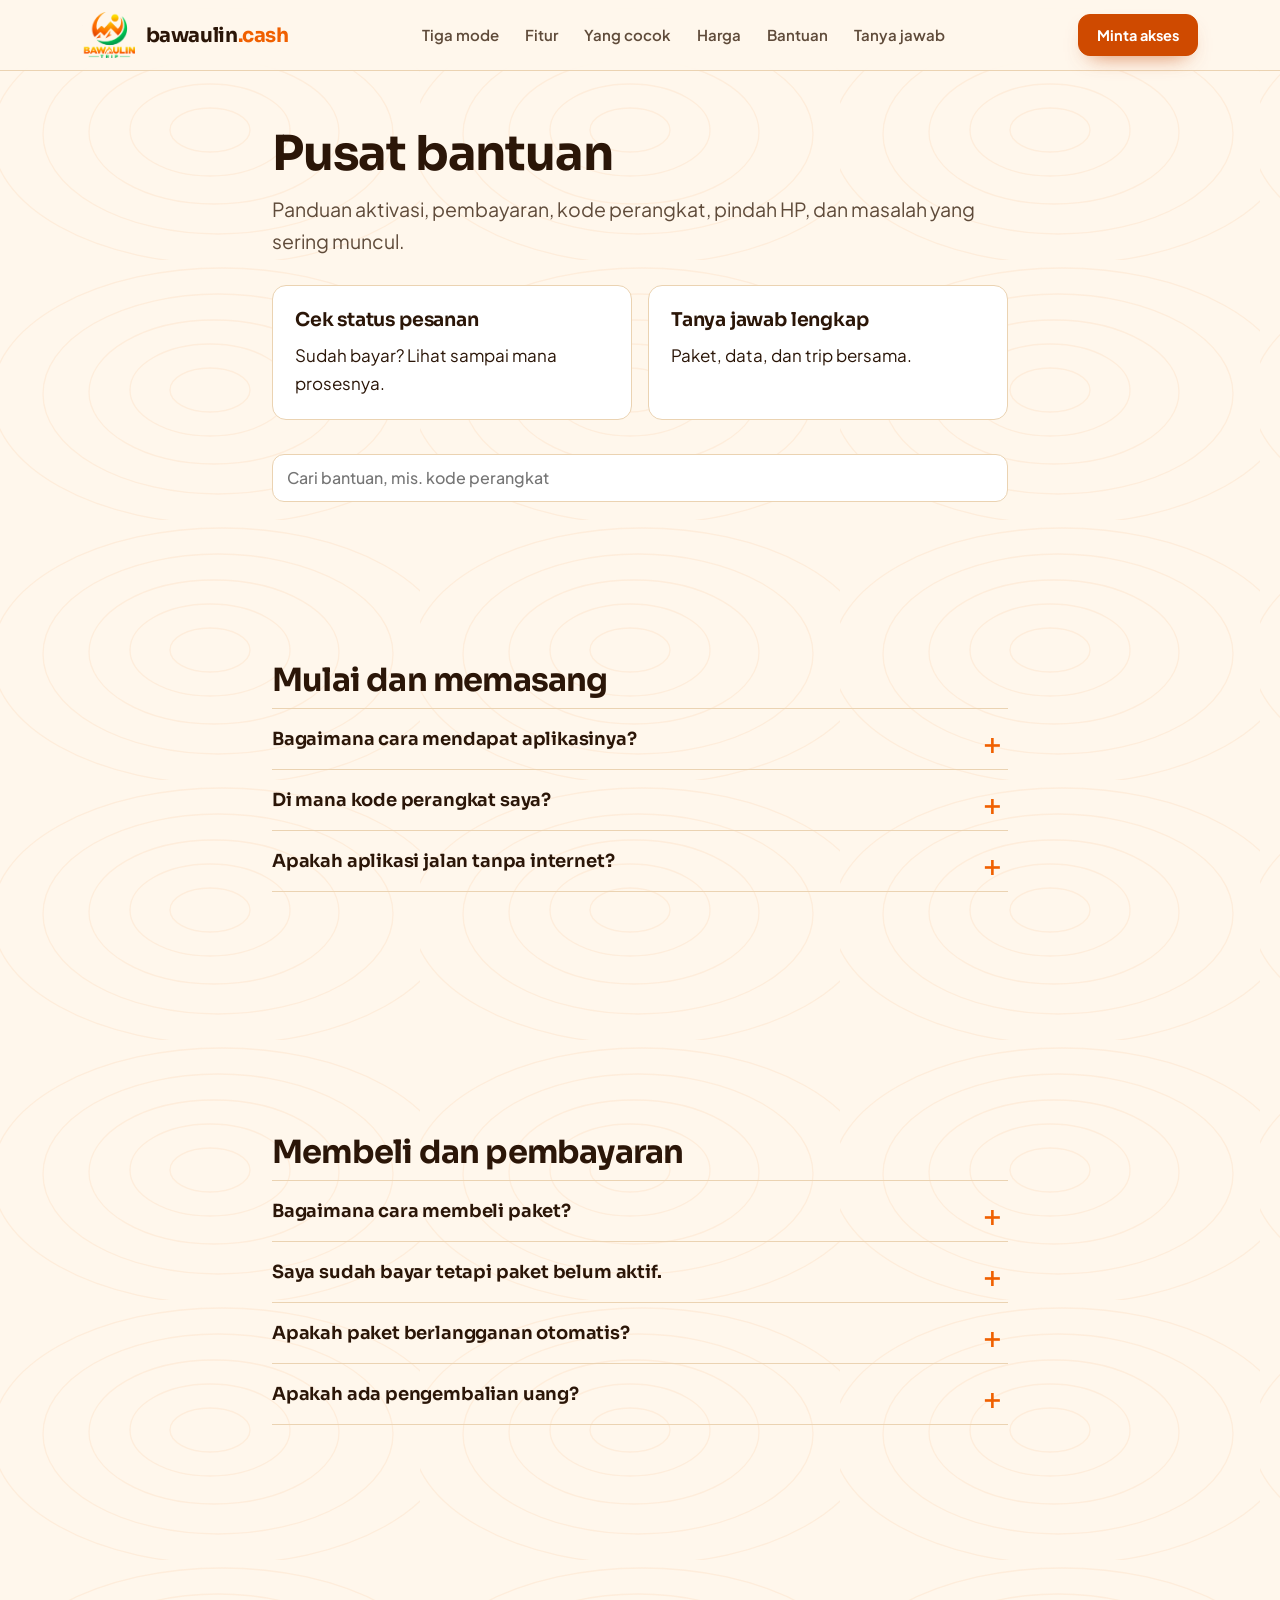
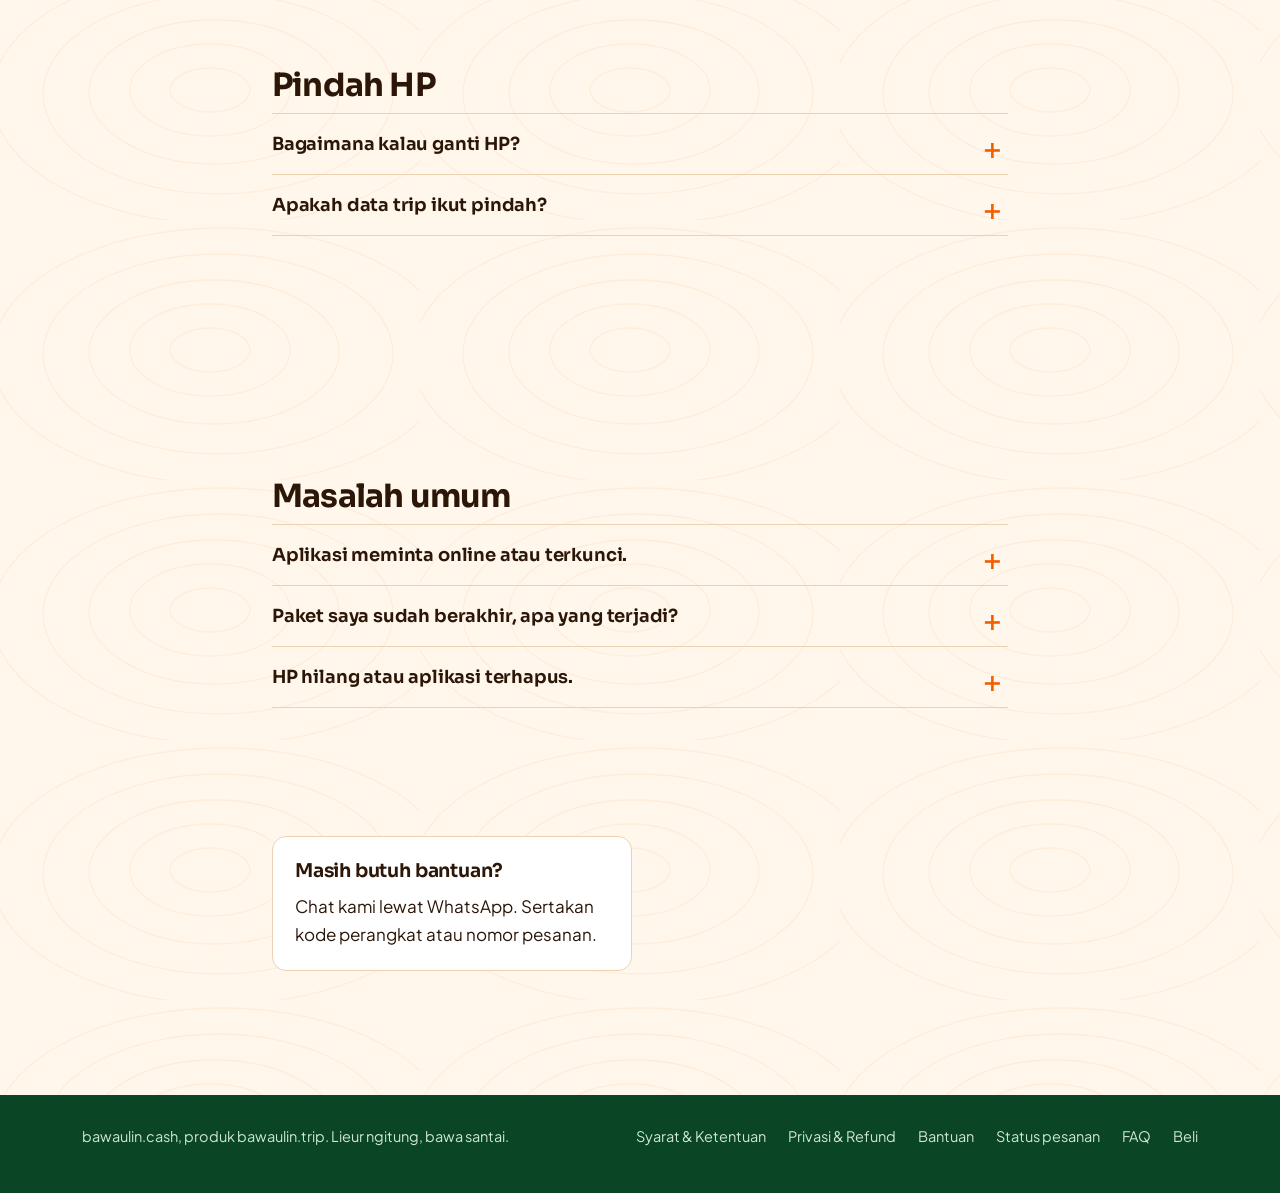
==== bantuan.html @ 36d97b04 "Add files via upload" ====
<!doctype html><html lang="id"><head><meta charset="utf-8"><meta name="viewport" content="width=device-width, initial-scale=1">
<meta name="theme-color" content="#FFF8EA"><title>Pusat bantuan | bawaulin.cash</title><meta name="description" content="Panduan aktivasi, pembayaran, kode perangkat, pindah HP, dan penyelesaian masalah bawaulin.cash.">
<meta property="og:title" content="Pusat bantuan | bawaulin.cash"><meta property="og:type" content="website"><link rel="icon" href="favicon.png" type="image/png">
<link rel="preconnect" href="https://fonts.googleapis.com"><link rel="preconnect" href="https://fonts.gstatic.com" crossorigin>
<link rel="stylesheet" href="https://fonts.googleapis.com/css2?family=Plus+Jakarta+Sans:wght@400;500;600;700&family=Sora:wght@600;700;800&display=swap">
<link rel="stylesheet" href="style.css"></head><body>
<header class="nav"><div class="w nv"><a class="brand" href="./"><img src="logo.png" alt="bawaulin.trip" width="53" height="46"><span>bawaulin<b>.cash</b></span></a>
<nav class="nl" aria-label="Utama"><a href="./#mode">Tiga mode</a><a href="./#fitur">Fitur</a><a href="./#pilih">Yang cocok</a><a href="./#harga">Harga</a><a href="bantuan.html">Bantuan</a><a href="faq.html">Tanya jawab</a></nav>
<a class="btn sun s" href="https://wa.me/6289618805100?text=Halo%20bawaulin.cash%2C%20saya%20mau%20minta%20akses%20aplikasinya.">Minta akses</a></div></header>
<main class="doc"><div class="w"><h1>Pusat bantuan</h1><p class="lead" style="margin-top:12px">Panduan aktivasi, pembayaran, kode perangkat, pindah HP, dan masalah yang sering muncul.</p><div class="cards2"><a class="card" href="status.html"><h3>Cek status pesanan</h3><p>Sudah bayar? Lihat sampai mana prosesnya.</p></a><a class="card" href="faq.html"><h3>Tanya jawab lengkap</h3><p>Paket, data, dan trip bersama.</p></a></div><input type="search" id="bq" class="bq" placeholder="Cari bantuan, mis. kode perangkat" aria-label="Cari bantuan"><p class="mut" id="bn" aria-live="polite"></p><div id="bl"><section class="bg"><h2 class="fgrp">Mulai dan memasang</h2><div class="faq"><details><summary>Bagaimana cara mendapat aplikasinya?</summary><p>Ketuk Minta akses, chat kami di WhatsApp, lalu pasang sesuai petunjuk yang kami kirim. Basecamp langsung bisa dipakai tanpa daftar dan tanpa bayar. Belum ada aplikasi iPhone; versi web bisa dibuka di Safari lalu ditambahkan ke layar utama.</p></details><details><summary>Di mana kode perangkat saya?</summary><p>Buka aplikasi, menu Akun, bagian Lisensi, lalu Kode perangkat. Bentuknya seperti BU-ABCD-2345. Kode ini dipakai saat membeli supaya paket aktif di HP yang benar.</p></details><details><summary>Apakah aplikasi jalan tanpa internet?</summary><p>Ya, semua fitur utama jalan offline. Aplikasi memeriksa status paket saat ada internet, jadi buka dengan sinyal sesekali, misalnya sebelum berangkat. Tanpa internet, aplikasi tetap jalan sampai 60 hari sejak pemeriksaan terakhir yang berhasil.</p></details></div></section><section class="bg"><h2 class="fgrp">Membeli dan pembayaran</h2><div class="faq"><details><summary>Bagaimana cara membeli paket?</summary><p>Buka halaman Beli atau Akun › Paket saya di aplikasi, pilih paket dan lama, isi kode perangkat, nama, dan WhatsApp, lalu bayar lewat Midtrans (QRIS, e-wallet, transfer bank, dan lainnya sesuai yang tersedia). Setelah pembayaran terverifikasi, paket aktif otomatis di HP-mu.</p></details><details><summary>Saya sudah bayar tetapi paket belum aktif.</summary><p>Buka Akun › Cek pembayaran di aplikasi dengan internet. Atau cek nomor pesananmu di halaman Status pesanan. Bila statusnya tertahan atau masih belum aktif, kirim nomor pesanan lewat WhatsApp.</p></details><details><summary>Apakah paket berlangganan otomatis?</summary><p>Tidak. Perpanjangan manual: beli lagi saat paket mau berakhir. Masa aktif baru dihitung dari tanggal berakhir yang lama.</p></details><details><summary>Apakah ada pengembalian uang?</summary><p>Ini produk digital, jadi pembayaran yang sudah diterima tidak dikembalikan, kecuali paket gagal diaktifkan karena kesalahan di pihak kami. Rincian dan cara mengajukan ada di Kebijakan refund.</p></details></div></section><section class="bg"><h2 class="fgrp">Pindah HP</h2><div class="faq"><details><summary>Bagaimana kalau ganti HP?</summary><p>Paket melekat pada kode perangkat, jadi HP baru perlu dipindahkan paketnya. Hubungi kami lewat WhatsApp dengan kode perangkat HP lama dan HP baru plus bukti pembelian. Gratis, maksimal 2 kali per tahun, lebih longgar untuk Edelweis.</p></details><details><summary>Apakah data trip ikut pindah?</summary><p>Tidak. Cadangkan dulu di HP lama lewat Akun › Data & Cadangan, lalu pulihkan di HP baru. Trip bersama (bila nanti dibuka) dipindah pemiliknya lewat Menu › Kolaborasi › Pindahkan kepemilikan.</p></details></div></section><section class="bg"><h2 class="fgrp">Masalah umum</h2><div class="faq"><details><summary>Aplikasi meminta online atau terkunci.</summary><p>Hubungkan HP ke internet lalu buka aplikasi sekali. Jam HP yang dimundurkan juga bisa mengunci aplikasi; kembalikan ke jam yang benar.</p></details><details><summary>Paket saya sudah berakhir, apa yang terjadi?</summary><p>Ada masa tenggang 14 hari dengan pengingat; semua fitur paket tetap jalan. Sesudahnya kembali ke Basecamp. Data tidak dihapus dan tetap bisa dilihat, dicadangkan, dan diunduh; fitur yang terkunci terbuka lagi saat diperpanjang.</p></details><details><summary>HP hilang atau aplikasi terhapus.</summary><p>Data trip ada di HP, jadi cadangkan rutin lewat Akun › Data & Cadangan. Untuk paket di HP yang hilang, hubungi kami lewat WhatsApp dengan kode perangkat lama.</p></details></div></section></div><div class="cards2" style="margin-top:36px"><a class="card" href="https://wa.me/6289618805100?text=Halo%20bawaulin.cash,%20saya%20butuh%20bantuan."><h3>Masih butuh bantuan?</h3><p>Chat kami lewat WhatsApp. Sertakan kode perangkat atau nomor pesanan.</p></a></div></main><footer><div class="w"><span>bawaulin.cash, produk bawaulin.trip. Lieur ngitung, bawa santai.</span>
<nav aria-label="Dokumen"><a href="syarat.html">Syarat &amp; Ketentuan</a><a href="privasi.html">Privasi &amp; Refund</a><a href="bantuan.html">Bantuan</a><a href="status.html">Status pesanan</a><a href="faq.html">FAQ</a><a href="beli.html">Beli</a></nav></div></footer><script>(function(){var q=document.getElementById("bq"),n=document.getElementById("bn"),S=[].slice.call(document.querySelectorAll(".bg"));
function go(){var v=q.value.trim().toLowerCase(),c=0;S.forEach(function(s){var k=0;[].forEach.call(s.querySelectorAll("details"),function(d){var m=!v||d.textContent.toLowerCase().indexOf(v)>-1;d.hidden=!m;if(m){k++;c++}if(v&&m)d.open=true});s.hidden=!k});n.textContent=v?(c?c+" hasil.":"Tidak ada hasil. Coba kata lain atau chat kami lewat WhatsApp."):""}
q.addEventListener("input",go)})();</script></body></html>
---- style.css ----
:root{--bg:#FFF7EC;--bg2:#FFE9CF;--card:#fff;--ink:#2B1608;--mut:#5F4B3A;--line:#EBD3B2;--sun:#F7B500;--fire:#F06000;--fired:#C44200;--btn:#CF4A00;--leaf:#00A848;--leafd:#007A35;--forest:#0A4526;--forest2:#0E5A31;--link:#B94400;--r:14px;--f:'Plus Jakarta Sans',system-ui,sans-serif;--h:'Sora','Plus Jakarta Sans',system-ui,sans-serif}
*{box-sizing:border-box}html{scroll-behavior:smooth}
body{margin:0;color:var(--ink);font:400 17px/1.65 var(--f);-webkit-font-smoothing:antialiased;overflow-x:hidden;background:var(--bg) url("data:image/svg+xml,%3Csvg xmlns='http://www.w3.org/2000/svg' width='420' height='260' fill='none' stroke='%23F06000' stroke-opacity='.07' stroke-width='1.3'%3E%3Cellipse cx='210' cy='130' rx='40' ry='22'/%3E%3Cellipse cx='210' cy='130' rx='80' ry='46'/%3E%3Cellipse cx='214' cy='132' rx='125' ry='72'/%3E%3Cellipse cx='218' cy='134' rx='175' ry='100'/%3E%3Cellipse cx='222' cy='136' rx='230' ry='128'/%3E%3C/svg%3E")}
[id]{scroll-margin-top:84px}img{max-width:100%;display:block}a{color:inherit}p{margin:0}
:focus-visible{outline:3px solid var(--fire);outline-offset:3px;border-radius:6px}
h1,h2,h3{font-family:var(--h);margin:0;letter-spacing:-.025em;line-height:1.12}
h1{font-size:clamp(34px,4.5vw,56px);font-weight:700}h2{font-size:clamp(28px,3.8vw,44px);font-weight:700}h3{font-size:19px;font-weight:650;letter-spacing:-.01em;line-height:1.3}
.w{max-width:1160px;margin:0 auto;padding:0 22px}.lead{font-size:clamp(17px,1.8vw,19.5px);color:var(--mut);max-width:54ch}.mut{color:var(--mut)}
.eyb{display:flex;align-items:center;gap:10px;font:700 12.5px var(--h);letter-spacing:.16em;text-transform:uppercase;color:var(--fired);margin-bottom:14px}.eyb::before{content:"";width:28px;height:2px;background:var(--fire)}
.grad{color:var(--sun)}
.btn{white-space:nowrap;display:inline-flex;align-items:center;justify-content:center;gap:8px;min-height:50px;padding:0 26px;border-radius:12px;font:700 15.5px var(--f);text-decoration:none;border:1.5px solid var(--ink);color:var(--ink);background:transparent;cursor:pointer;transition:transform .15s,background .15s,box-shadow .15s}
.btn:hover{background:var(--ink);color:var(--bg)}.btn:active{transform:scale(.98)}
.btn.sun{background:var(--btn);border-color:var(--btn);color:#fff;box-shadow:0 10px 22px -12px rgba(196,66,0,.8)}.btn.sun:hover{background:var(--fired);border-color:var(--fired);color:#fff}
.btn.s{min-height:42px;padding:0 18px;font-size:14.5px}
.btn svg{width:18px;height:18px;flex:none}
.nav{position:sticky;top:0;z-index:20;background:rgba(255,247,236,.92);backdrop-filter:blur(10px);border-bottom:1px solid var(--line)}
.nv{display:flex;align-items:center;justify-content:space-between;height:70px;gap:16px}
.brand{display:flex;align-items:center;gap:11px;text-decoration:none;font:700 20px var(--h);letter-spacing:-.02em}.brand img{height:46px;width:auto;aspect-ratio:480/419;object-fit:contain;flex:none}.brand b{color:var(--fire);font-weight:700}
.nl{display:flex;gap:26px;font-weight:600;font-size:15px}.nl a{text-decoration:none;color:var(--mut)}.nl a:hover{color:var(--ink)}
section{padding:92px 0;position:relative}.sec-head{max-width:700px;margin-bottom:46px}.sec-head .lead{margin-top:16px}
.alt{background:linear-gradient(180deg,var(--bg2),#FFEFD9)}
.dark{background:var(--forest) url("data:image/svg+xml,%3Csvg xmlns='http://www.w3.org/2000/svg' width='360' height='180' fill='none' stroke='%2300A848' stroke-opacity='.22' stroke-width='1.4'%3E%3Cpath d='M0 150 60 110 100 130 170 60 230 120 280 90 360 150'/%3E%3Cpath d='M0 175 80 140 140 160 200 100 260 150 360 120'/%3E%3C/svg%3E");color:#fff}
.dark .lead,.dark .mut,.dark p{color:#D9EEDF}.dark h2,.dark h3{color:#fff}.dark .eyb{color:var(--sun)}.dark .eyb::before{background:var(--sun)}
/* hero */
.hero{position:relative;overflow:hidden;color:#fff;background:radial-gradient(700px 480px at 82% 12%,rgba(247,181,0,.38),transparent 62%),linear-gradient(115deg,#B93C00 0%,#D94F00 45%,#F06000 100%)}
.hero::before{content:"";position:absolute;inset:0;opacity:.5;background:url("data:image/svg+xml,%3Csvg xmlns='http://www.w3.org/2000/svg' width='420' height='260' fill='none' stroke='%23fff' stroke-opacity='.10' stroke-width='1.3'%3E%3Cellipse cx='210' cy='130' rx='40' ry='22'/%3E%3Cellipse cx='210' cy='130' rx='80' ry='46'/%3E%3Cellipse cx='214' cy='132' rx='125' ry='72'/%3E%3Cellipse cx='218' cy='134' rx='175' ry='100'/%3E%3Cellipse cx='222' cy='136' rx='230' ry='128'/%3E%3C/svg%3E")}
.sunball{position:absolute;right:11%;top:64px;width:128px;height:128px;border-radius:50%;background:radial-gradient(circle at 40% 35%,#FFE35A,var(--sun) 60%,#F09000);box-shadow:0 0 90px 24px rgba(247,181,0,.4);animation:rise 1.6s cubic-bezier(.2,.7,.2,1) both,glow 5s ease-in-out 1.6s infinite}
.hg{position:relative;display:grid;grid-template-columns:1.05fr .95fr;gap:36px;align-items:center;padding-top:64px;padding-bottom:128px}
.hero .eyb{color:#FFE9B8}.hero .eyb::before{background:var(--sun)}
.hero .lead{margin:22px 0 30px;color:#fff;font-size:clamp(17px,1.9vw,20px)}.cta{display:flex;flex-wrap:wrap;gap:12px}.note{margin-top:18px;font-size:14px;color:#FFEBD6;max-width:56ch}.note a{color:#fff!important;font-weight:600}
.hero .btn.sun{background:#fff;border-color:#fff;color:var(--fired);box-shadow:0 12px 26px -12px rgba(0,0,0,.45)}.hero .btn.sun:hover{background:var(--sun);border-color:var(--sun);color:#2B1100}
.hero .btn:not(.sun){border-color:rgba(255,255,255,.7);color:#fff}.hero .btn:not(.sun):hover{background:#fff;color:var(--fired)}
.hero h1{animation:up .8s .15s both}.hero .lead{animation:up .8s .35s both}.hero .cta{animation:up .8s .5s both}
.chips{display:flex;flex-wrap:wrap;gap:8px;margin-top:22px;animation:up .8s .65s both}.chips span{font:600 13px var(--f);padding:6px 12px;border-radius:8px;background:rgba(255,255,255,.14);border:1px solid rgba(255,255,255,.28)}
.phones{position:relative;height:600px}.ph{position:absolute;width:244px;border-radius:32px;padding:7px;background:#1a0f08;box-shadow:0 36px 70px -24px rgba(60,20,0,.7)}.ph img{border-radius:26px;width:100%;height:auto}
.ph.a{left:0;top:70px;--r:-4deg;animation:bob 7s ease-in-out infinite}.ph.b{left:100px;top:0;z-index:2;width:266px;--r:0deg;animation:bob 6s ease-in-out .6s infinite}.ph.c{right:0;top:96px;--r:4deg;animation:bob 8s ease-in-out 1.2s infinite}
.ridge{position:absolute;left:0;right:0;bottom:-1px;width:100%;height:120px;display:block}
.tick{background:var(--forest);color:#E6F6EB;overflow:hidden;white-space:nowrap;padding:14px 0;font:600 14.5px var(--f)}
.tick div{display:inline-block;animation:tick 32s linear infinite}.tick span{margin:0 22px}.tick i{color:var(--sun);font-style:normal}
/* cards */
.modes{display:grid;grid-template-columns:repeat(3,1fr);gap:18px}
.mode,.f,.gcard,.term{background:var(--card);border:1px solid var(--line);border-radius:var(--r);box-shadow:0 1px 0 rgba(120,60,0,.04),0 16px 30px -24px rgba(120,60,0,.5)}
.mode{padding:28px;position:relative;overflow:hidden}.mode::before{content:"";position:absolute;left:0;top:0;right:0;height:4px;background:var(--c)}
.mode .no{font:700 13px var(--h);letter-spacing:.12em;color:var(--c);margin-bottom:12px}.mode h3{font-size:23px}.mode p.for{font-weight:600;margin:8px 0 14px;color:var(--ink)}.mode ul{list-style:none;margin:0;padding:0;color:var(--mut);font-size:15.5px}.mode li{padding:9px 0;border-top:1px solid var(--line)}
.fg{display:grid;grid-template-columns:1fr 1fr;gap:16px}.f{padding:24px 24px 24px 76px;position:relative}.f .ic{position:absolute;left:22px;top:24px;width:38px;height:38px;border-radius:10px;display:grid;place-items:center;background:var(--bg2);color:var(--fired);font:700 14px var(--h)}.f:nth-child(3n+2) .ic{background:#DDF4E6;color:var(--leafd)}.f:nth-child(3n) .ic{background:#FFF1C2;color:#8A5A00}.f p{color:var(--mut);margin-top:6px;font-size:16px}
/* memilih */
.gg{display:grid;grid-template-columns:1fr 1fr;gap:18px}.gcard{padding:28px;display:grid;grid-template-columns:76px 1fr;gap:6px 20px;align-content:start}
.gcard .lc{grid-row:1/3}.gcard h3{font-size:26px;font-family:var(--h)}.gcard .q{color:var(--mut);margin-bottom:6px;align-self:start}.gcard dl{margin:8px 0 0;grid-column:1/-1}.gcard dt{font:700 12.5px var(--h);letter-spacing:.1em;text-transform:uppercase;color:var(--c);margin-top:16px}.gcard dd{margin:4px 0 0;color:var(--ink);font-size:16px}
/* lencana */
.lc{display:block;width:76px;height:76px;flex:none;filter:drop-shadow(0 8px 10px rgba(90,40,0,.28))}.lc.m{width:60px;height:60px}
/* tiers */
.toggle{display:inline-flex;border:1.5px solid var(--ink);border-radius:12px;padding:3px;margin-bottom:34px;background:#fff}
.toggle button{border:0;background:none;font:700 14.5px var(--f);padding:9px 22px;border-radius:9px;color:var(--ink);cursor:pointer}.toggle button[aria-pressed=true]{background:var(--ink);color:#fff}
.tiers{display:grid;grid-template-columns:repeat(4,1fr);gap:16px;align-items:stretch}
.tier{background:var(--card);border:1px solid var(--line);border-radius:18px;padding:0;display:flex;flex-direction:column;overflow:hidden;box-shadow:0 18px 34px -26px rgba(120,60,0,.55)}
.tier .top{padding:24px 22px 20px;background:linear-gradient(160deg,var(--c1),var(--c2));color:var(--tc,#fff);position:relative}
.tier .top::after{content:"";position:absolute;right:-30px;bottom:-34px;width:110px;height:110px;border-radius:50%;border:18px solid rgba(255,255,255,.12)}
.tier .nm{font:700 24px var(--h);letter-spacing:-.02em;margin-top:12px}.tier .tg{font:600 12px var(--h);letter-spacing:.14em;text-transform:uppercase;opacity:.9}
.tier .bd{padding:20px 22px 24px;display:flex;flex-direction:column;gap:12px;flex:1}
.price{font:700 32px/1 var(--h);letter-spacing:-.03em}.price small{font:500 14.5px var(--f);color:var(--mut);letter-spacing:0}
.save{font-size:13.5px;font-weight:600;color:var(--leafd);min-height:20px}.save s{opacity:.7;font-weight:500}
.tier .who{font-size:14.5px;color:var(--mut);min-height:64px}
.tier ul{list-style:none;margin:2px 0 10px;padding:12px 0 0;border-top:1px solid var(--line);flex:1;font-size:14.5px;color:var(--mut)}
.tier li{padding:6px 0 6px 24px;position:relative;line-height:1.45}.tier li::before{content:"";position:absolute;left:3px;top:13px;width:10px;height:5px;border-left:2px solid var(--leaf);border-bottom:2px solid var(--leaf);transform:rotate(-45deg)}
.tier li.no{opacity:.45}.tier li.no::before{border:0;width:10px;height:2px;background:currentColor;transform:none;top:16px}
.tier .btn{width:100%}
.tier.basecamp{--c1:#00A848;--c2:#007A35}.tier.sabana{--c1:#F7B500;--c2:#E39A00;--tc:#2B1600}.tier.puncak{--c1:#F06000;--c2:#C44200}.tier.edelweis{--c1:#0E5A31;--c2:#0A4526;border-color:var(--leaf);box-shadow:0 0 0 2px var(--leaf),0 22px 40px -24px rgba(0,80,40,.7)}
.tier.edelweis .tg{color:var(--sun)}
.soon{font-size:11.5px;font-weight:700;border:1px solid var(--fire);color:var(--fired);border-radius:6px;padding:0 6px;margin-left:6px;white-space:nowrap}
.pnote{margin-top:26px;max-width:76ch;color:var(--mut);font-size:15px}
.cmpw{overflow-x:auto;border:1px solid var(--line);border-radius:var(--r);margin-top:24px;background:var(--card)}
table{border-collapse:collapse;width:100%;min-width:720px;font-size:15px}th,td{padding:13px 16px;text-align:left;border-bottom:1px solid var(--line);vertical-align:top}
thead th{font:700 15px var(--h);background:var(--bg2)}tbody th{font-weight:600;width:34%}tbody tr.g th{background:#E7F6EC;color:var(--leafd);font:700 13px var(--h);letter-spacing:.06em;text-transform:uppercase}
td{color:var(--mut)}td.y{color:var(--leafd);font-weight:700}td.n{opacity:.4}
.terms{display:grid;grid-template-columns:1fr 1fr;gap:14px}.term{padding:20px 22px;border-left:4px solid var(--fire)}.term:nth-child(even){border-left-color:var(--leaf)}.term b{font:700 17px var(--h);display:block;margin-bottom:4px}.term p{color:var(--mut);font-size:15.5px}
.steps{display:grid;grid-template-columns:repeat(4,1fr);gap:18px;counter-reset:s;list-style:none;margin:0;padding:0}
.steps li{counter-increment:s;padding:24px;background:rgba(255,255,255,.07);border:1px solid rgba(255,255,255,.18);border-radius:var(--r)}
.steps li::before{content:counter(s);display:grid;place-items:center;width:40px;height:40px;border-radius:10px;background:var(--fire);color:#fff;font:700 18px var(--h);margin-bottom:14px}
.steps p{font-size:15.5px;margin-top:6px}
.faq{max-width:840px}details{border-top:1px solid var(--line)}details:last-child{border-bottom:1px solid var(--line)}
summary{cursor:pointer;list-style:none;padding:19px 44px 19px 0;font:650 18px var(--h);letter-spacing:-.01em;position:relative}summary::-webkit-details-marker{display:none}
summary::after{content:"+";position:absolute;right:6px;top:13px;font:500 30px var(--f);color:var(--fire);transition:transform .2s}details[open] summary::after{transform:rotate(45deg)}
details p{padding:0 0 22px;color:var(--mut);max-width:66ch}details p a,.doc a,.pnote a,.note a{color:var(--link)}
.fgrp{font:700 24px var(--h);margin:48px 0 14px}
.doc{padding:56px 0 96px}.doc .w{max-width:780px}.doc h1{font-size:clamp(32px,4.6vw,48px);margin-bottom:10px}.doc .meta{color:var(--mut);font-size:14.5px;margin-bottom:34px}
.doc .item{padding:16px 0;border-top:1px solid var(--line)}.doc h2{font-size:clamp(25px,3.2vw,32px);margin:56px 0 8px}
.card{background:var(--card);border:1px solid var(--line);border-radius:var(--r);padding:22px;margin:18px 0}.card h3{margin-bottom:8px}.card ul{margin:8px 0 0;padding-left:20px;color:var(--mut)}
.by{display:flex;flex-wrap:wrap;gap:36px;align-items:center;justify-content:space-between}.by .t{display:flex;gap:24px;align-items:center;flex:1 1 380px}.by img{height:96px;width:auto;aspect-ratio:480/419;object-fit:contain}
.orange{background:linear-gradient(115deg,#B93C00,#E25400 60%,#F06000);color:#fff}.orange h2{color:#fff}.orange .lead,.orange p{color:#FFF3E6}
.orange .btn.sun{background:#fff;border-color:#fff;color:var(--fired)}.orange .btn.sun:hover{background:var(--sun);border-color:var(--sun);color:#2B1100}.orange .btn:not(.sun){border-color:rgba(255,255,255,.7);color:#fff}.orange .btn:not(.sun):hover{background:#fff;color:var(--fired)}
.dark .btn{border-color:#E6F6EB;color:#E6F6EB}.dark .btn:hover{background:#E6F6EB;color:var(--forest)}
footer{padding:30px 0 44px;font-size:14.5px;color:#CFE6D6;background:var(--forest)}footer .w{display:flex;flex-wrap:wrap;gap:12px 28px;justify-content:space-between}footer nav{display:flex;gap:22px;flex-wrap:wrap}footer a{text-decoration:none}footer a:hover{color:#fff}
.rv{opacity:0;transform:translateY(24px);transition:opacity .7s ease,transform .7s ease}.rv.in{opacity:1;transform:none}
@keyframes up{from{opacity:0;transform:translateY(24px)}to{opacity:1;transform:none}}
@keyframes rise{from{transform:translateY(130px);opacity:0}to{transform:none;opacity:1}}
@keyframes glow{50%{box-shadow:0 0 120px 36px rgba(247,181,0,.5)}}
@keyframes bob{50%{transform:translateY(-9px) rotate(var(--r))}0%,100%{transform:rotate(var(--r))}}
@keyframes tick{to{transform:translateX(-50%)}}
@media(max-width:1000px){.hg{grid-template-columns:1fr;padding-top:44px;padding-bottom:100px}.phones{height:540px;max-width:420px;margin:0 auto;width:100%}.ph{width:196px}.ph.b{width:218px;left:calc(50% - 109px)}.ph.a{left:-6px}.ph.c{right:-6px}.nl{display:none}section{padding:64px 0}.modes,.fg,.gg,.terms{grid-template-columns:1fr}.tiers{grid-template-columns:1fr 1fr}.steps{grid-template-columns:1fr 1fr}.sunball{width:84px;height:84px;right:8%;top:auto;bottom:210px}}
@media(max-width:600px){.tiers,.steps{grid-template-columns:1fr}.ph.a,.ph.c{display:none}.phones{height:460px}.nv .btn{min-height:40px;padding:0 14px;font-size:14px}.tier .who{min-height:0}.gcard{grid-template-columns:60px 1fr;padding:22px}.gcard .lc{width:60px;height:60px}.f{padding:22px 20px 22px 70px}.brand{font-size:18px}.brand img{height:40px}}
@media(prefers-reduced-motion:reduce){html{scroll-behavior:auto}*,*::before{animation:none!important;transition:none!important}.rv{opacity:1;transform:none}}
.by .lg{background:#fff;border-radius:18px;padding:12px;flex:none}.by .lg img{height:84px}
.hero .eyb,.sec-head .eyb{margin-bottom:16px}

/* v5.5.1 tur, perbandingan, status, bantuan */
.tur{display:flex;gap:18px;overflow-x:auto;scroll-snap-type:x mandatory;padding:4px 2px 18px;-webkit-overflow-scrolling:touch}
.tur figure{margin:0;flex:0 0 min(260px,72vw);scroll-snap-align:center}
.tur img{width:100%;height:auto;border-radius:24px;border:6px solid #1a0f08;background:#1a0f08}
.tur figcaption{margin-top:12px;font-size:15px;color:var(--mut)}
.turb{display:flex;gap:10px;margin-top:8px}
.turb button{min-width:48px;min-height:48px;border-radius:12px;border:1.5px solid var(--ink);background:#fff;color:var(--ink);font:700 24px var(--f);cursor:pointer}
.turb button:hover{background:var(--ink);color:var(--bg)}

.tur figcaption b{display:block;font:700 17px var(--h);color:var(--ink);margin-bottom:4px}.tur figcaption .fx{display:block;margin-top:8px;font-size:13px;font-weight:600;color:var(--leafd)}
.cmpc{display:flex;flex-wrap:wrap;gap:10px 18px;align-items:center;margin:16px 0 8px}.cmpc span{font-weight:700}.cmpc label{display:inline-flex;align-items:center;gap:8px;min-height:44px;cursor:pointer}.cmpc input{width:20px;height:20px;accent-color:var(--fire)}.cmpc .hb{margin-left:auto;font-weight:600}
.cards2{display:grid;grid-template-columns:1fr 1fr;gap:16px;margin:28px 0}.cards2 a.card{display:block;margin:0;text-decoration:none;color:inherit}.cards2 a.card:hover{border-color:var(--fire)}
.bq,.stf input{width:100%;min-height:48px;padding:0 14px;border:1.5px solid var(--line);border-radius:12px;background:#fff;color:var(--ink);font:500 16px var(--f);margin:6px 0 10px}.bq:focus-visible,.stf input:focus-visible{border-color:var(--fire)}
.stf label{display:block;font-weight:600;margin-top:20px}.stf .btn{margin-top:6px}
#stH .card{margin-top:24px}#stH h2{margin:18px 0 8px}#stH h3{margin:18px 0 6px;font-size:18px}#stH .ok{color:var(--leafd)}#stH .btn{margin-top:14px;display:inline-block}
.tl{list-style:none;display:flex;gap:8px;padding:0;margin:0}.tl li{flex:1;display:flex;flex-direction:column;align-items:center;gap:8px;text-align:center;font-size:14px;color:var(--mut)}
.tl i{display:grid;place-items:center;width:36px;height:36px;border-radius:50%;border:2px solid var(--line);font:700 15px var(--h);font-style:normal;background:#fff}
.tl .done i{background:var(--leafd);border-color:var(--leafd);color:#fff}.tl .cur i{border-color:var(--fire);color:var(--fire)}.tl .bad i{background:#B3261E;border-color:#B3261E;color:#fff}.tl .done,.tl .cur,.tl .bad{color:var(--ink);font-weight:600}
.nx{padding-left:22px;margin:0}.nx li{margin:6px 0}
@media(max-width:700px){.cards2{grid-template-columns:1fr}.cmpc .hb{margin-left:0}}
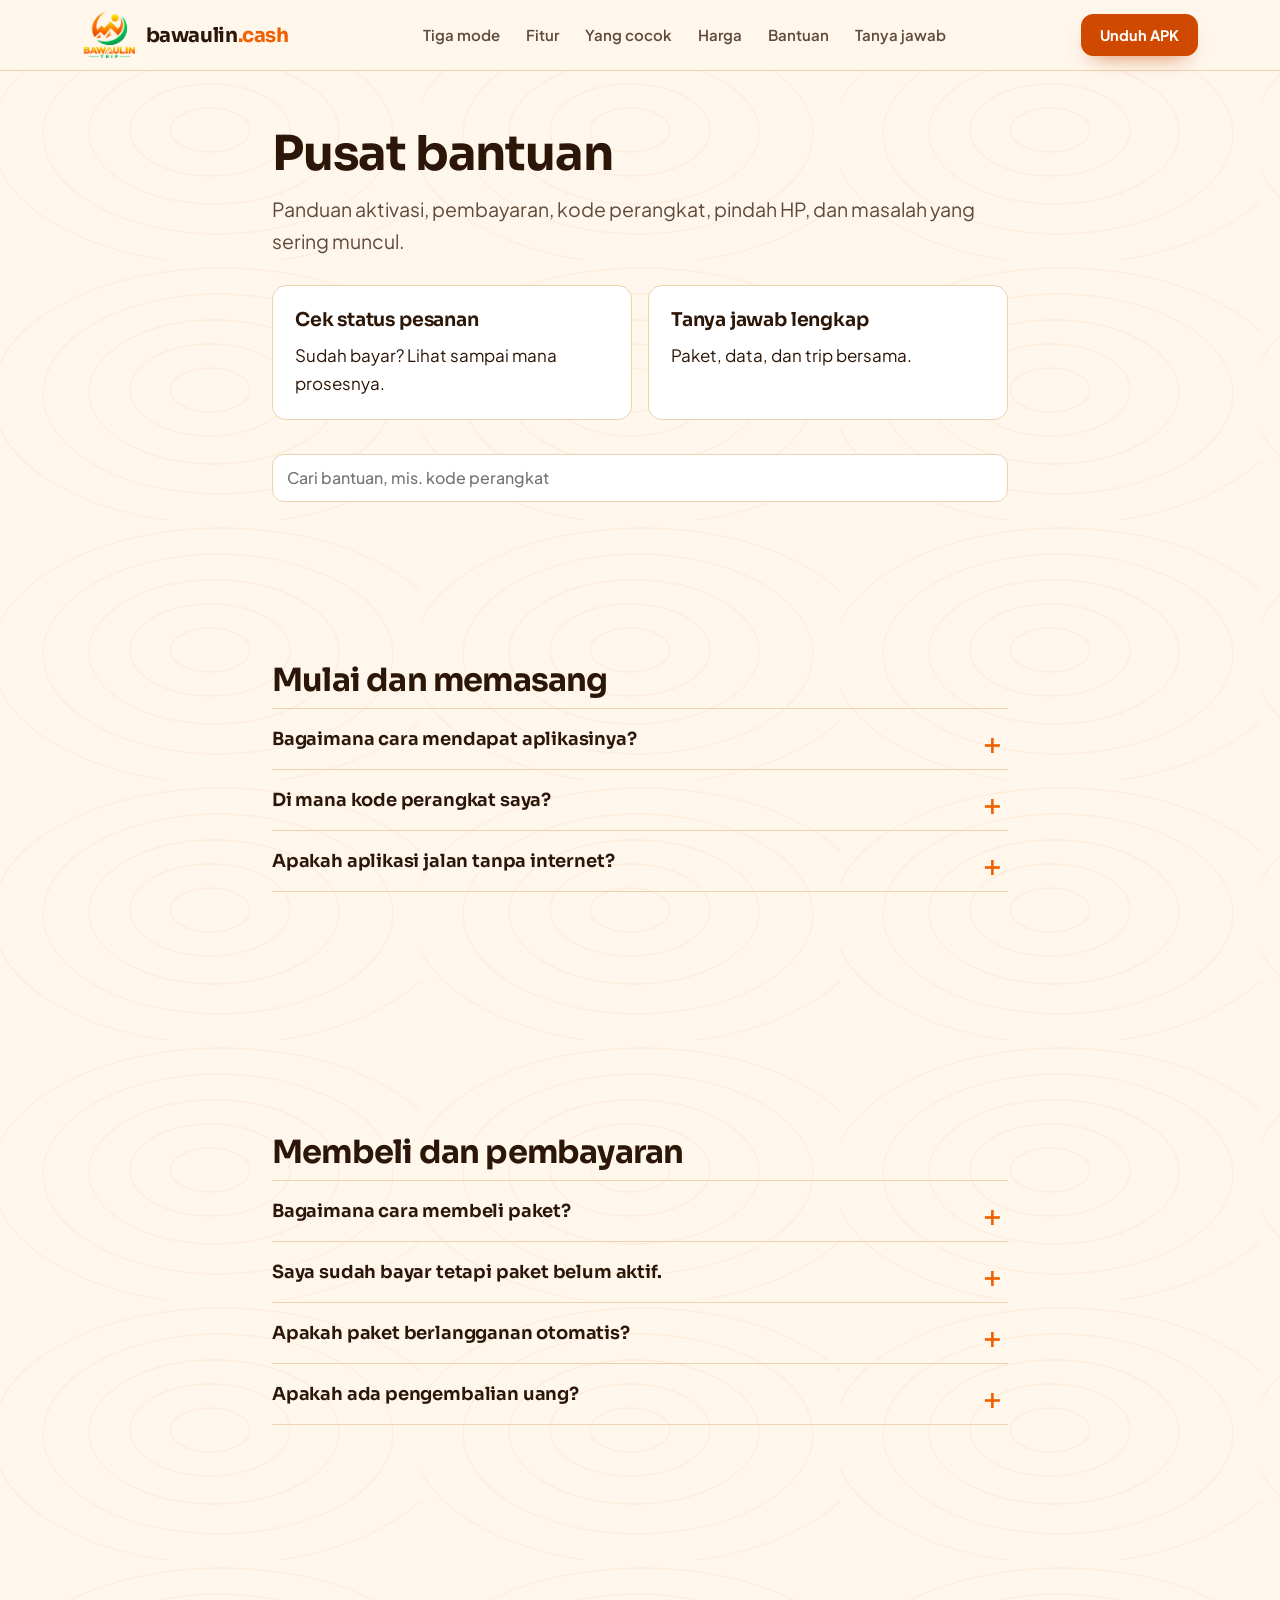
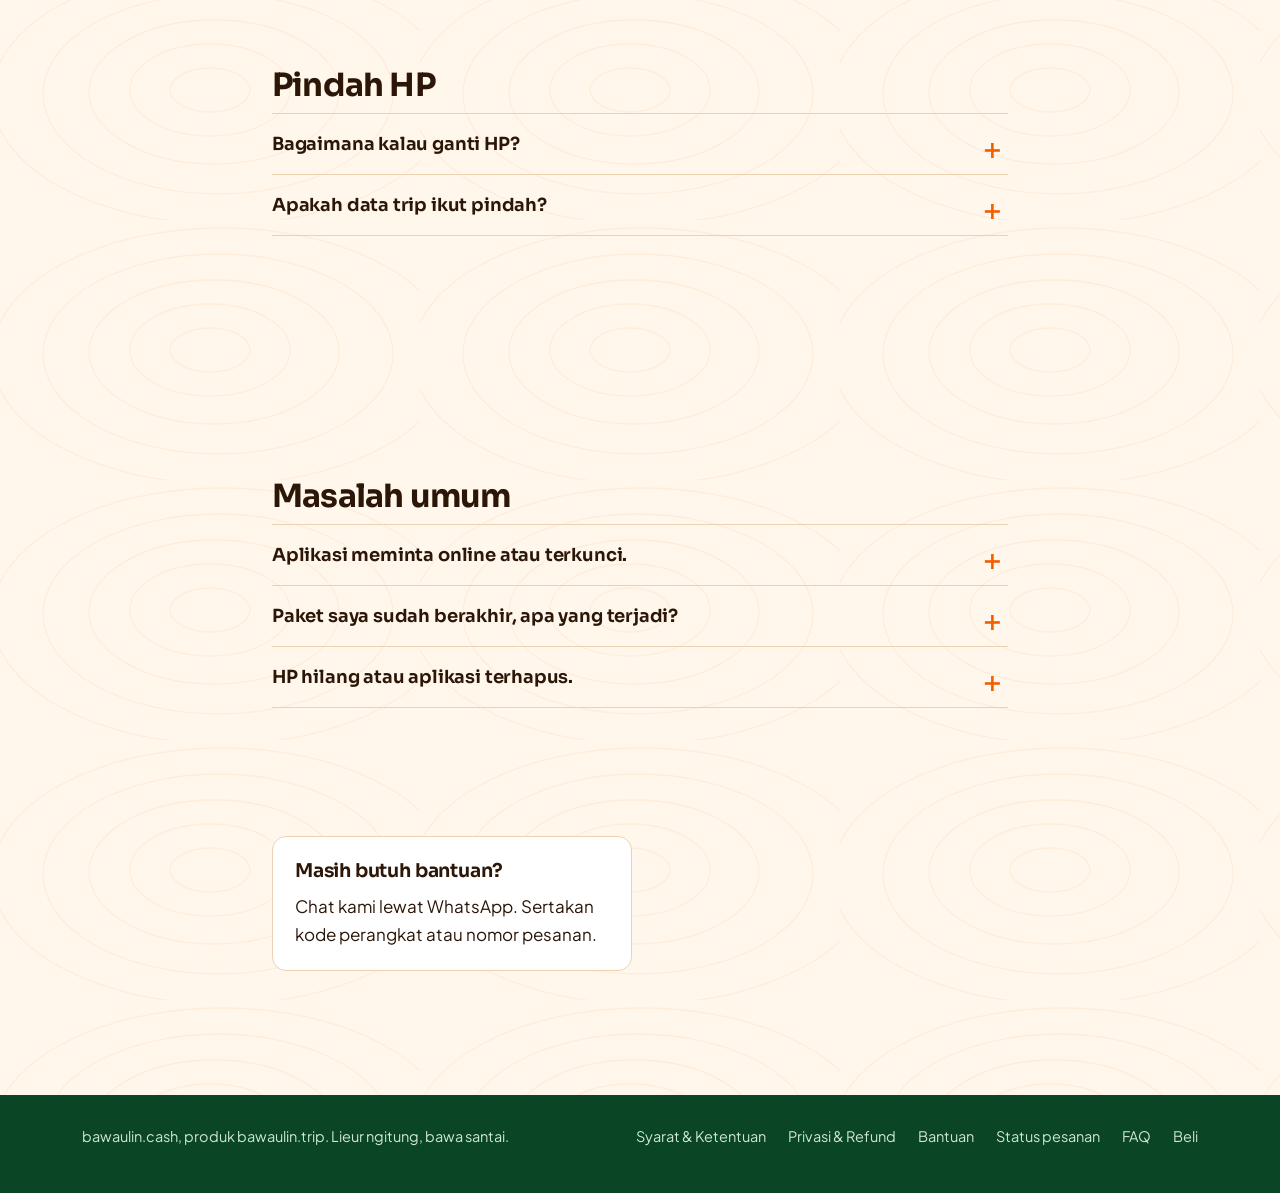
==== commit 29de35cd: "Add files via upload" ====
--- a/bantuan.html
+++ b/bantuan.html
@@ -6,8 +6,8 @@
 <link rel="stylesheet" href="style.css"></head><body>
 <header class="nav"><div class="w nv"><a class="brand" href="./"><img src="logo.png" alt="bawaulin.trip" width="53" height="46"><span>bawaulin<b>.cash</b></span></a>
 <nav class="nl" aria-label="Utama"><a href="./#mode">Tiga mode</a><a href="./#fitur">Fitur</a><a href="./#pilih">Yang cocok</a><a href="./#harga">Harga</a><a href="bantuan.html">Bantuan</a><a href="faq.html">Tanya jawab</a></nav>
-<a class="btn sun s" href="https://wa.me/6289618805100?text=Halo%20bawaulin.cash%2C%20saya%20mau%20minta%20akses%20aplikasinya.">Minta akses</a></div></header>
-<main class="doc"><div class="w"><h1>Pusat bantuan</h1><p class="lead" style="margin-top:12px">Panduan aktivasi, pembayaran, kode perangkat, pindah HP, dan masalah yang sering muncul.</p><div class="cards2"><a class="card" href="status.html"><h3>Cek status pesanan</h3><p>Sudah bayar? Lihat sampai mana prosesnya.</p></a><a class="card" href="faq.html"><h3>Tanya jawab lengkap</h3><p>Paket, data, dan trip bersama.</p></a></div><input type="search" id="bq" class="bq" placeholder="Cari bantuan, mis. kode perangkat" aria-label="Cari bantuan"><p class="mut" id="bn" aria-live="polite"></p><div id="bl"><section class="bg"><h2 class="fgrp">Mulai dan memasang</h2><div class="faq"><details><summary>Bagaimana cara mendapat aplikasinya?</summary><p>Ketuk Minta akses, chat kami di WhatsApp, lalu pasang sesuai petunjuk yang kami kirim. Basecamp langsung bisa dipakai tanpa daftar dan tanpa bayar. Belum ada aplikasi iPhone; versi web bisa dibuka di Safari lalu ditambahkan ke layar utama.</p></details><details><summary>Di mana kode perangkat saya?</summary><p>Buka aplikasi, menu Akun, bagian Lisensi, lalu Kode perangkat. Bentuknya seperti BU-ABCD-2345. Kode ini dipakai saat membeli supaya paket aktif di HP yang benar.</p></details><details><summary>Apakah aplikasi jalan tanpa internet?</summary><p>Ya, semua fitur utama jalan offline. Aplikasi memeriksa status paket saat ada internet, jadi buka dengan sinyal sesekali, misalnya sebelum berangkat. Tanpa internet, aplikasi tetap jalan sampai 60 hari sejak pemeriksaan terakhir yang berhasil.</p></details></div></section><section class="bg"><h2 class="fgrp">Membeli dan pembayaran</h2><div class="faq"><details><summary>Bagaimana cara membeli paket?</summary><p>Buka halaman Beli atau Akun › Paket saya di aplikasi, pilih paket dan lama, isi kode perangkat, nama, dan WhatsApp, lalu bayar lewat Midtrans (QRIS, e-wallet, transfer bank, dan lainnya sesuai yang tersedia). Setelah pembayaran terverifikasi, paket aktif otomatis di HP-mu.</p></details><details><summary>Saya sudah bayar tetapi paket belum aktif.</summary><p>Buka Akun › Cek pembayaran di aplikasi dengan internet. Atau cek nomor pesananmu di halaman Status pesanan. Bila statusnya tertahan atau masih belum aktif, kirim nomor pesanan lewat WhatsApp.</p></details><details><summary>Apakah paket berlangganan otomatis?</summary><p>Tidak. Perpanjangan manual: beli lagi saat paket mau berakhir. Masa aktif baru dihitung dari tanggal berakhir yang lama.</p></details><details><summary>Apakah ada pengembalian uang?</summary><p>Ini produk digital, jadi pembayaran yang sudah diterima tidak dikembalikan, kecuali paket gagal diaktifkan karena kesalahan di pihak kami. Rincian dan cara mengajukan ada di Kebijakan refund.</p></details></div></section><section class="bg"><h2 class="fgrp">Pindah HP</h2><div class="faq"><details><summary>Bagaimana kalau ganti HP?</summary><p>Paket melekat pada kode perangkat, jadi HP baru perlu dipindahkan paketnya. Hubungi kami lewat WhatsApp dengan kode perangkat HP lama dan HP baru plus bukti pembelian. Gratis, maksimal 2 kali per tahun, lebih longgar untuk Edelweis.</p></details><details><summary>Apakah data trip ikut pindah?</summary><p>Tidak. Cadangkan dulu di HP lama lewat Akun › Data & Cadangan, lalu pulihkan di HP baru. Trip bersama (bila nanti dibuka) dipindah pemiliknya lewat Menu › Kolaborasi › Pindahkan kepemilikan.</p></details></div></section><section class="bg"><h2 class="fgrp">Masalah umum</h2><div class="faq"><details><summary>Aplikasi meminta online atau terkunci.</summary><p>Hubungkan HP ke internet lalu buka aplikasi sekali. Jam HP yang dimundurkan juga bisa mengunci aplikasi; kembalikan ke jam yang benar.</p></details><details><summary>Paket saya sudah berakhir, apa yang terjadi?</summary><p>Ada masa tenggang 14 hari dengan pengingat; semua fitur paket tetap jalan. Sesudahnya kembali ke Basecamp. Data tidak dihapus dan tetap bisa dilihat, dicadangkan, dan diunduh; fitur yang terkunci terbuka lagi saat diperpanjang.</p></details><details><summary>HP hilang atau aplikasi terhapus.</summary><p>Data trip ada di HP, jadi cadangkan rutin lewat Akun › Data & Cadangan. Untuk paket di HP yang hilang, hubungi kami lewat WhatsApp dengan kode perangkat lama.</p></details></div></section></div><div class="cards2" style="margin-top:36px"><a class="card" href="https://wa.me/6289618805100?text=Halo%20bawaulin.cash,%20saya%20butuh%20bantuan."><h3>Masih butuh bantuan?</h3><p>Chat kami lewat WhatsApp. Sertakan kode perangkat atau nomor pesanan.</p></a></div></main><footer><div class="w"><span>bawaulin.cash, produk bawaulin.trip. Lieur ngitung, bawa santai.</span>
+<a class="btn sun s" href="bawaulin_cash.apk" download data-apk>Unduh APK</a></div></header>
+<main class="doc"><div class="w"><h1>Pusat bantuan</h1><p class="lead" style="margin-top:12px">Panduan aktivasi, pembayaran, kode perangkat, pindah HP, dan masalah yang sering muncul.</p><div class="cards2"><a class="card" href="status.html"><h3>Cek status pesanan</h3><p>Sudah bayar? Lihat sampai mana prosesnya.</p></a><a class="card" href="faq.html"><h3>Tanya jawab lengkap</h3><p>Paket, data, dan trip bersama.</p></a></div><input type="search" id="bq" class="bq" placeholder="Cari bantuan, mis. kode perangkat" aria-label="Cari bantuan"><p class="mut" id="bn" aria-live="polite"></p><div id="bl"><section class="bg"><h2 class="fgrp">Mulai dan memasang</h2><div class="faq"><details><summary>Bagaimana cara mendapat aplikasinya?</summary><p>Ketuk Unduh APK di halaman utama, buka berkasnya, lalu pasang. Basecamp langsung bisa dipakai tanpa daftar dan tanpa bayar. Belum ada aplikasi iPhone; versi web bisa dibuka di Safari lalu ditambahkan ke layar utama.</p></details><details><summary>Di mana kode perangkat saya?</summary><p>Buka aplikasi, menu Akun, bagian Lisensi, lalu Kode perangkat. Bentuknya seperti BU-ABCD-2345. Kode ini dipakai saat membeli supaya paket aktif di HP yang benar.</p></details><details><summary>Apakah aplikasi jalan tanpa internet?</summary><p>Ya, semua fitur utama jalan offline. Aplikasi memeriksa status paket saat ada internet, jadi buka dengan sinyal sesekali, misalnya sebelum berangkat. Tanpa internet, aplikasi tetap jalan sampai 60 hari sejak pemeriksaan terakhir yang berhasil.</p></details></div></section><section class="bg"><h2 class="fgrp">Membeli dan pembayaran</h2><div class="faq"><details><summary>Bagaimana cara membeli paket?</summary><p>Buka halaman Beli atau Akun › Paket saya di aplikasi, pilih paket dan lama, isi kode perangkat, nama, dan WhatsApp, lalu bayar lewat Midtrans (QRIS, e-wallet, transfer bank, dan lainnya sesuai yang tersedia). Setelah pembayaran terverifikasi, paket aktif otomatis di HP-mu.</p></details><details><summary>Saya sudah bayar tetapi paket belum aktif.</summary><p>Buka Akun › Cek pembayaran di aplikasi dengan internet. Atau cek nomor pesananmu di halaman Status pesanan. Bila statusnya tertahan atau masih belum aktif, kirim nomor pesanan lewat WhatsApp.</p></details><details><summary>Apakah paket berlangganan otomatis?</summary><p>Tidak. Perpanjangan manual: beli lagi saat paket mau berakhir. Masa aktif baru dihitung dari tanggal berakhir yang lama.</p></details><details><summary>Apakah ada pengembalian uang?</summary><p>Ini produk digital, jadi pembayaran yang sudah diterima tidak dikembalikan, kecuali paket gagal diaktifkan karena kesalahan di pihak kami. Rincian dan cara mengajukan ada di Kebijakan refund.</p></details></div></section><section class="bg"><h2 class="fgrp">Pindah HP</h2><div class="faq"><details><summary>Bagaimana kalau ganti HP?</summary><p>Paket melekat pada kode perangkat, jadi HP baru perlu dipindahkan paketnya. Hubungi kami lewat WhatsApp dengan kode perangkat HP lama dan HP baru plus bukti pembelian. Gratis, maksimal 2 kali per tahun, lebih longgar untuk Edelweis.</p></details><details><summary>Apakah data trip ikut pindah?</summary><p>Tidak. Cadangkan dulu di HP lama lewat Akun › Data & Cadangan, lalu pulihkan di HP baru. Trip bersama (bila nanti dibuka) dipindah pemiliknya lewat Menu › Kolaborasi › Pindahkan kepemilikan.</p></details></div></section><section class="bg"><h2 class="fgrp">Masalah umum</h2><div class="faq"><details><summary>Aplikasi meminta online atau terkunci.</summary><p>Hubungkan HP ke internet lalu buka aplikasi sekali. Jam HP yang dimundurkan juga bisa mengunci aplikasi; kembalikan ke jam yang benar.</p></details><details><summary>Paket saya sudah berakhir, apa yang terjadi?</summary><p>Ada masa tenggang 14 hari dengan pengingat; semua fitur paket tetap jalan. Sesudahnya kembali ke Basecamp. Data tidak dihapus dan tetap bisa dilihat, dicadangkan, dan diunduh; fitur yang terkunci terbuka lagi saat diperpanjang.</p></details><details><summary>HP hilang atau aplikasi terhapus.</summary><p>Data trip ada di HP, jadi cadangkan rutin lewat Akun › Data & Cadangan. Untuk paket di HP yang hilang, hubungi kami lewat WhatsApp dengan kode perangkat lama.</p></details></div></section></div><div class="cards2" style="margin-top:36px"><a class="card" href="https://wa.me/6289618805100?text=Halo%20bawaulin.cash,%20saya%20butuh%20bantuan."><h3>Masih butuh bantuan?</h3><p>Chat kami lewat WhatsApp. Sertakan kode perangkat atau nomor pesanan.</p></a></div></main><footer><div class="w"><span>bawaulin.cash, produk bawaulin.trip. Lieur ngitung, bawa santai.</span>
 <nav aria-label="Dokumen"><a href="syarat.html">Syarat &amp; Ketentuan</a><a href="privasi.html">Privasi &amp; Refund</a><a href="bantuan.html">Bantuan</a><a href="status.html">Status pesanan</a><a href="faq.html">FAQ</a><a href="beli.html">Beli</a></nav></div></footer><script>(function(){var q=document.getElementById("bq"),n=document.getElementById("bn"),S=[].slice.call(document.querySelectorAll(".bg"));
 function go(){var v=q.value.trim().toLowerCase(),c=0;S.forEach(function(s){var k=0;[].forEach.call(s.querySelectorAll("details"),function(d){var m=!v||d.textContent.toLowerCase().indexOf(v)>-1;d.hidden=!m;if(m){k++;c++}if(v&&m)d.open=true});s.hidden=!k});n.textContent=v?(c?c+" hasil.":"Tidak ada hasil. Coba kata lain atau chat kami lewat WhatsApp."):""}
-q.addEventListener("input",go)})();</script></body></html>+q.addEventListener("input",go)})();</script><script src="apk.js" defer></script></body></html>
--- a/style.css
+++ b/style.css
@@ -102,7 +102,7 @@
 .by .lg{background:#fff;border-radius:18px;padding:12px;flex:none}.by .lg img{height:84px}
 .hero .eyb,.sec-head .eyb{margin-bottom:16px}
 
-/* v5.5.1 tur, perbandingan, status, bantuan */
+/* v5.5.3 tombol Unduh APK, hitungan unduhan | v5.5.2 harga, kartu lencana, galeri | v5.5.1 tur, perbandingan, status, bantuan */
 .tur{display:flex;gap:18px;overflow-x:auto;scroll-snap-type:x mandatory;padding:4px 2px 18px;-webkit-overflow-scrolling:touch}
 .tur figure{margin:0;flex:0 0 min(260px,72vw);scroll-snap-align:center}
 .tur img{width:100%;height:auto;border-radius:24px;border:6px solid #1a0f08;background:#1a0f08}
@@ -122,3 +122,30 @@
 .tl .done i{background:var(--leafd);border-color:var(--leafd);color:#fff}.tl .cur i{border-color:var(--fire);color:var(--fire)}.tl .bad i{background:#B3261E;border-color:#B3261E;color:#fff}.tl .done,.tl .cur,.tl .bad{color:var(--ink);font-weight:600}
 .nx{padding-left:22px;margin:0}.nx li{margin:6px 0}
 @media(max-width:700px){.cards2{grid-template-columns:1fr}.cmpc .hb{margin-left:0}}
+
+/* v5.5.2 kartu lencana besar dan galeri aplikasi */
+.tiers{grid-template-columns:repeat(2,1fr);gap:26px}
+.tier{border:2px solid var(--c1);border-radius:26px;box-shadow:0 30px 60px -34px var(--c2),0 2px 0 rgba(255,255,255,.6) inset;transition:transform .25s,box-shadow .25s}
+.tier:hover{transform:translateY(-6px);box-shadow:0 40px 70px -32px var(--c2)}
+.tier .top{padding:34px 32px 28px;display:grid;grid-template-columns:auto 1fr;column-gap:20px;align-items:center}
+.tier .top .lc{grid-row:1/3;width:92px;height:92px;filter:drop-shadow(0 8px 14px rgba(0,0,0,.28))}
+.tier .nm{font-size:34px;margin-top:0;align-self:end}
+.tier .tg{font-size:13px;align-self:start}
+.tier .bd{padding:26px 32px 32px;gap:14px}
+.tier .price{font-size:clamp(40px,5vw,54px);padding:16px 20px;margin:0 -8px;border-radius:18px;background:linear-gradient(135deg,var(--c1),var(--c2));color:var(--tc,#fff);box-shadow:0 14px 26px -16px var(--c2)}
+.tier .price small{color:inherit;opacity:.85;font-size:16px}
+.tier .price.ld{font-size:22px}
+.tier .save{font-size:15px;min-height:22px;text-align:center}
+.tier .who{font-size:17px;min-height:0;color:var(--ink);font-weight:500}
+.tier ul{font-size:16px}.tier li{padding:8px 0 8px 28px}.tier li::before{top:16px}.tier li.no::before{top:20px}
+.tier .btn{min-height:58px;font-size:18px;border-radius:16px}
+@media(max-width:760px){.tiers{grid-template-columns:1fr}.tier .top{padding:26px 22px 22px}.tier .top .lc{width:72px;height:72px}.tier .nm{font-size:28px}.tier .bd{padding:22px 22px 26px}}
+.gf{display:flex;flex-wrap:wrap;gap:10px;margin:0 0 18px}
+.gf button{border:1.5px solid var(--ink);background:#fff;color:var(--ink);font:700 15px var(--f);padding:10px 18px;border-radius:999px;cursor:pointer;min-height:44px}
+.gf button[aria-pressed=true]{background:var(--ink);color:#fff}
+.tur figure{flex:0 0 min(280px,74vw)}
+.tur figure[hidden]{display:none}
+.tg2{display:inline-block;margin-bottom:8px;padding:3px 10px;border-radius:999px;font:700 11.5px var(--h);letter-spacing:.04em;background:#e6f4ea;color:var(--leafd)}
+.tg2.up{background:#fff0d6;color:#8a4b00}
+/* v5.5.3 penghitung unduhan */
+.dlc{margin-top:10px;font:600 15px var(--f);color:var(--leafd)}.dlc b{font:800 18px var(--h)}
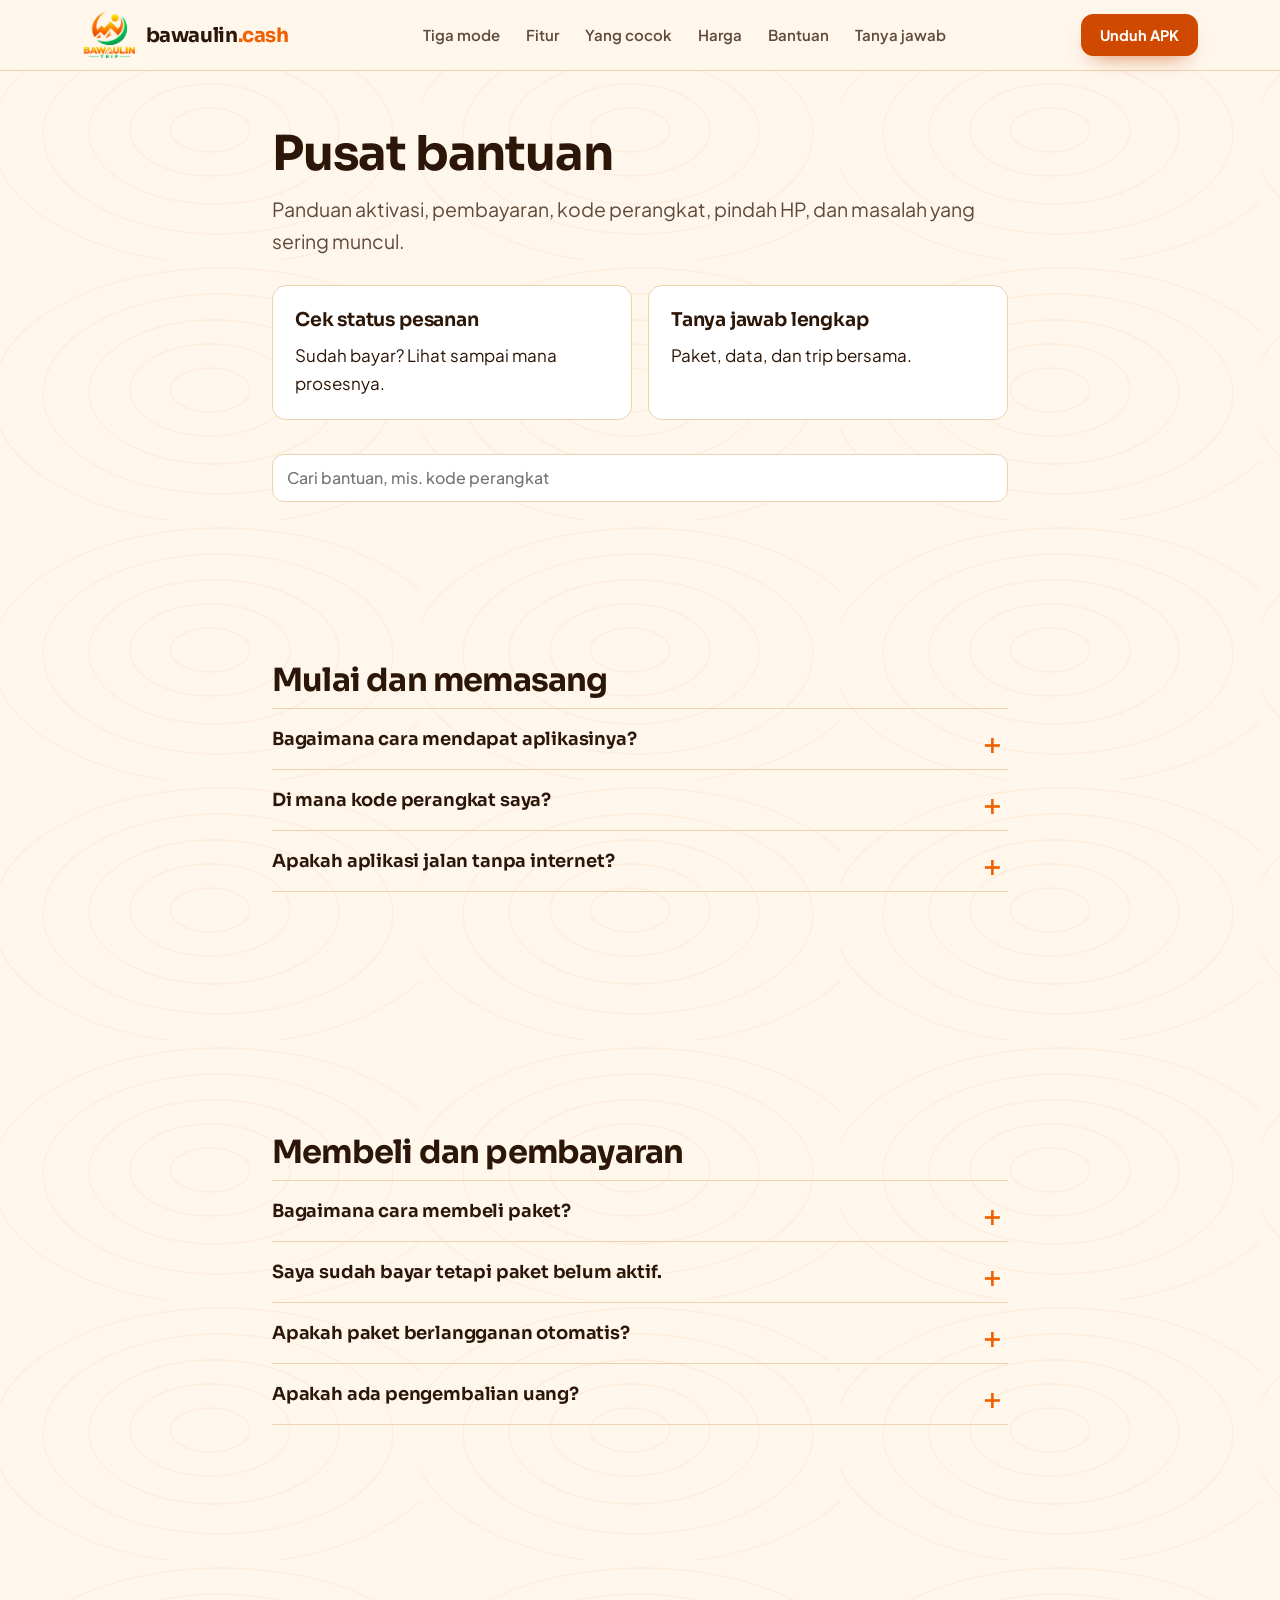
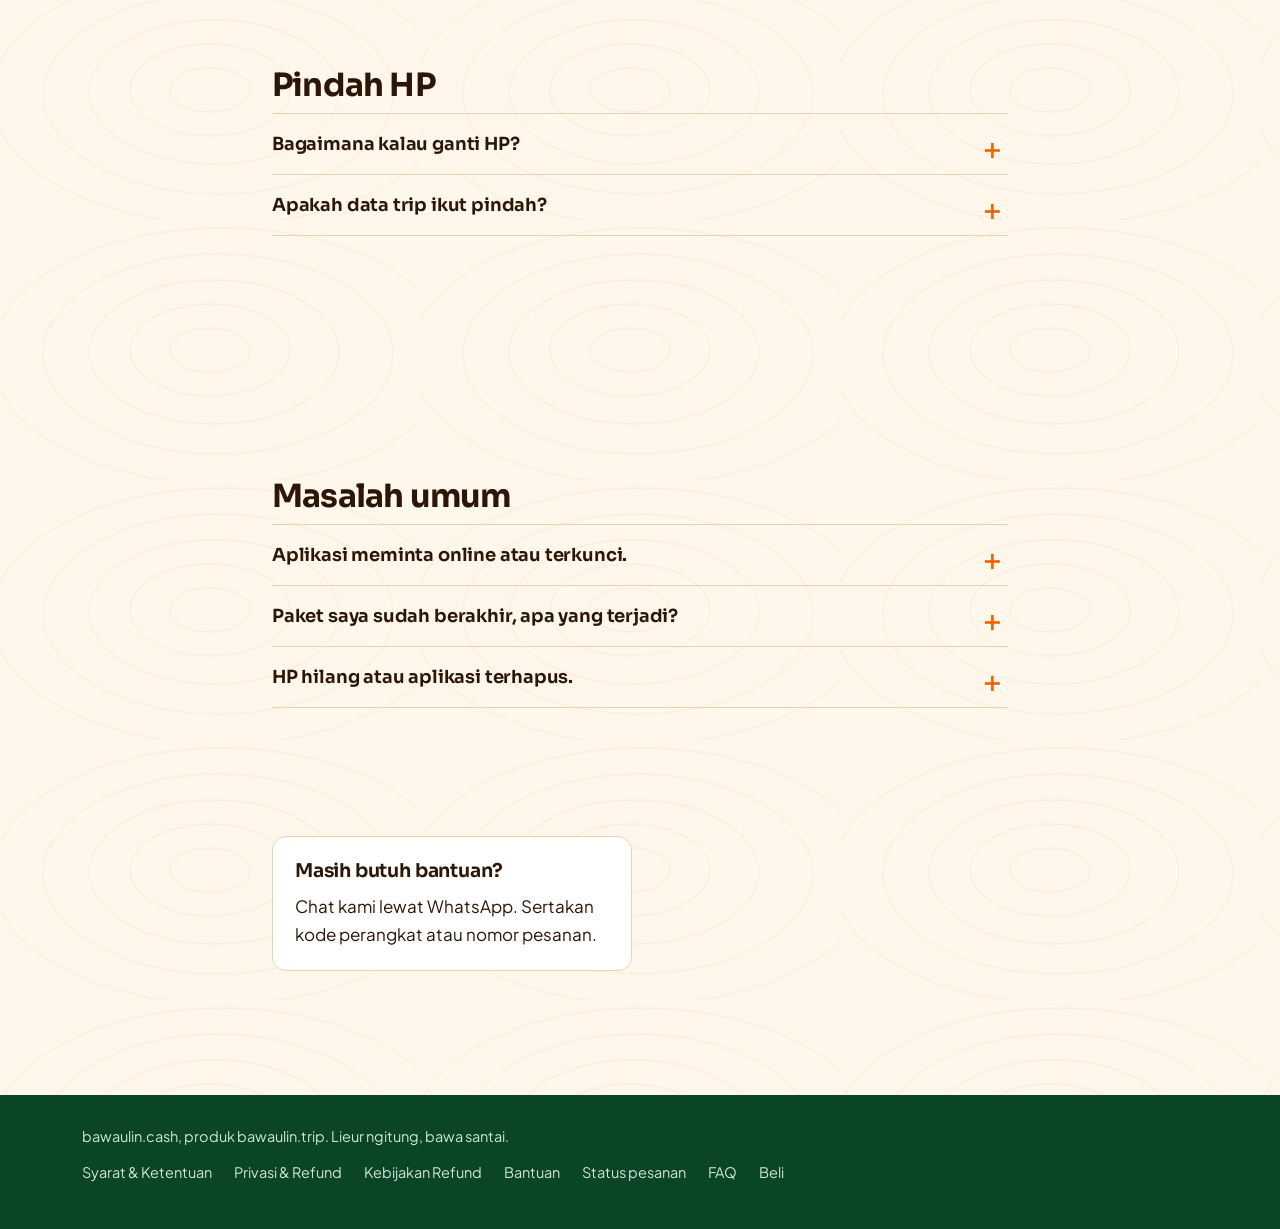
==== commit dcaf5990: "Add files via upload" ====
--- a/bantuan.html
+++ b/bantuan.html
@@ -8,6 +8,6 @@
 <nav class="nl" aria-label="Utama"><a href="./#mode">Tiga mode</a><a href="./#fitur">Fitur</a><a href="./#pilih">Yang cocok</a><a href="./#harga">Harga</a><a href="bantuan.html">Bantuan</a><a href="faq.html">Tanya jawab</a></nav>
 <a class="btn sun s" href="bawaulin_cash.apk" download data-apk>Unduh APK</a></div></header>
 <main class="doc"><div class="w"><h1>Pusat bantuan</h1><p class="lead" style="margin-top:12px">Panduan aktivasi, pembayaran, kode perangkat, pindah HP, dan masalah yang sering muncul.</p><div class="cards2"><a class="card" href="status.html"><h3>Cek status pesanan</h3><p>Sudah bayar? Lihat sampai mana prosesnya.</p></a><a class="card" href="faq.html"><h3>Tanya jawab lengkap</h3><p>Paket, data, dan trip bersama.</p></a></div><input type="search" id="bq" class="bq" placeholder="Cari bantuan, mis. kode perangkat" aria-label="Cari bantuan"><p class="mut" id="bn" aria-live="polite"></p><div id="bl"><section class="bg"><h2 class="fgrp">Mulai dan memasang</h2><div class="faq"><details><summary>Bagaimana cara mendapat aplikasinya?</summary><p>Ketuk Unduh APK di halaman utama, buka berkasnya, lalu pasang. Basecamp langsung bisa dipakai tanpa daftar dan tanpa bayar. Belum ada aplikasi iPhone; versi web bisa dibuka di Safari lalu ditambahkan ke layar utama.</p></details><details><summary>Di mana kode perangkat saya?</summary><p>Buka aplikasi, menu Akun, bagian Lisensi, lalu Kode perangkat. Bentuknya seperti BU-ABCD-2345. Kode ini dipakai saat membeli supaya paket aktif di HP yang benar.</p></details><details><summary>Apakah aplikasi jalan tanpa internet?</summary><p>Ya, semua fitur utama jalan offline. Aplikasi memeriksa status paket saat ada internet, jadi buka dengan sinyal sesekali, misalnya sebelum berangkat. Tanpa internet, aplikasi tetap jalan sampai 60 hari sejak pemeriksaan terakhir yang berhasil.</p></details></div></section><section class="bg"><h2 class="fgrp">Membeli dan pembayaran</h2><div class="faq"><details><summary>Bagaimana cara membeli paket?</summary><p>Buka halaman Beli atau Akun › Paket saya di aplikasi, pilih paket dan lama, isi kode perangkat, nama, dan WhatsApp, lalu bayar lewat Midtrans (QRIS, e-wallet, transfer bank, dan lainnya sesuai yang tersedia). Setelah pembayaran terverifikasi, paket aktif otomatis di HP-mu.</p></details><details><summary>Saya sudah bayar tetapi paket belum aktif.</summary><p>Buka Akun › Cek pembayaran di aplikasi dengan internet. Atau cek nomor pesananmu di halaman Status pesanan. Bila statusnya tertahan atau masih belum aktif, kirim nomor pesanan lewat WhatsApp.</p></details><details><summary>Apakah paket berlangganan otomatis?</summary><p>Tidak. Perpanjangan manual: beli lagi saat paket mau berakhir. Masa aktif baru dihitung dari tanggal berakhir yang lama.</p></details><details><summary>Apakah ada pengembalian uang?</summary><p>Ini produk digital, jadi pembayaran yang sudah diterima tidak dikembalikan, kecuali paket gagal diaktifkan karena kesalahan di pihak kami. Rincian dan cara mengajukan ada di Kebijakan refund.</p></details></div></section><section class="bg"><h2 class="fgrp">Pindah HP</h2><div class="faq"><details><summary>Bagaimana kalau ganti HP?</summary><p>Paket melekat pada kode perangkat, jadi HP baru perlu dipindahkan paketnya. Hubungi kami lewat WhatsApp dengan kode perangkat HP lama dan HP baru plus bukti pembelian. Gratis, maksimal 2 kali per tahun, lebih longgar untuk Edelweis.</p></details><details><summary>Apakah data trip ikut pindah?</summary><p>Tidak. Cadangkan dulu di HP lama lewat Akun › Data & Cadangan, lalu pulihkan di HP baru. Trip bersama (bila nanti dibuka) dipindah pemiliknya lewat Menu › Kolaborasi › Pindahkan kepemilikan.</p></details></div></section><section class="bg"><h2 class="fgrp">Masalah umum</h2><div class="faq"><details><summary>Aplikasi meminta online atau terkunci.</summary><p>Hubungkan HP ke internet lalu buka aplikasi sekali. Jam HP yang dimundurkan juga bisa mengunci aplikasi; kembalikan ke jam yang benar.</p></details><details><summary>Paket saya sudah berakhir, apa yang terjadi?</summary><p>Ada masa tenggang 14 hari dengan pengingat; semua fitur paket tetap jalan. Sesudahnya kembali ke Basecamp. Data tidak dihapus dan tetap bisa dilihat, dicadangkan, dan diunduh; fitur yang terkunci terbuka lagi saat diperpanjang.</p></details><details><summary>HP hilang atau aplikasi terhapus.</summary><p>Data trip ada di HP, jadi cadangkan rutin lewat Akun › Data & Cadangan. Untuk paket di HP yang hilang, hubungi kami lewat WhatsApp dengan kode perangkat lama.</p></details></div></section></div><div class="cards2" style="margin-top:36px"><a class="card" href="https://wa.me/6289618805100?text=Halo%20bawaulin.cash,%20saya%20butuh%20bantuan."><h3>Masih butuh bantuan?</h3><p>Chat kami lewat WhatsApp. Sertakan kode perangkat atau nomor pesanan.</p></a></div></main><footer><div class="w"><span>bawaulin.cash, produk bawaulin.trip. Lieur ngitung, bawa santai.</span>
-<nav aria-label="Dokumen"><a href="syarat.html">Syarat &amp; Ketentuan</a><a href="privasi.html">Privasi &amp; Refund</a><a href="bantuan.html">Bantuan</a><a href="status.html">Status pesanan</a><a href="faq.html">FAQ</a><a href="beli.html">Beli</a></nav></div></footer><script>(function(){var q=document.getElementById("bq"),n=document.getElementById("bn"),S=[].slice.call(document.querySelectorAll(".bg"));
+<nav aria-label="Dokumen"><a href="syarat.html">Syarat &amp; Ketentuan</a><a href="privasi.html">Privasi &amp; Refund</a><a href="refund.html">Kebijakan Refund</a><a href="bantuan.html">Bantuan</a><a href="status.html">Status pesanan</a><a href="faq.html">FAQ</a><a href="beli.html">Beli</a></nav></div></footer><script>(function(){var q=document.getElementById("bq"),n=document.getElementById("bn"),S=[].slice.call(document.querySelectorAll(".bg"));
 function go(){var v=q.value.trim().toLowerCase(),c=0;S.forEach(function(s){var k=0;[].forEach.call(s.querySelectorAll("details"),function(d){var m=!v||d.textContent.toLowerCase().indexOf(v)>-1;d.hidden=!m;if(m){k++;c++}if(v&&m)d.open=true});s.hidden=!k});n.textContent=v?(c?c+" hasil.":"Tidak ada hasil. Coba kata lain atau chat kami lewat WhatsApp."):""}
 q.addEventListener("input",go)})();</script><script src="apk.js" defer></script></body></html>
